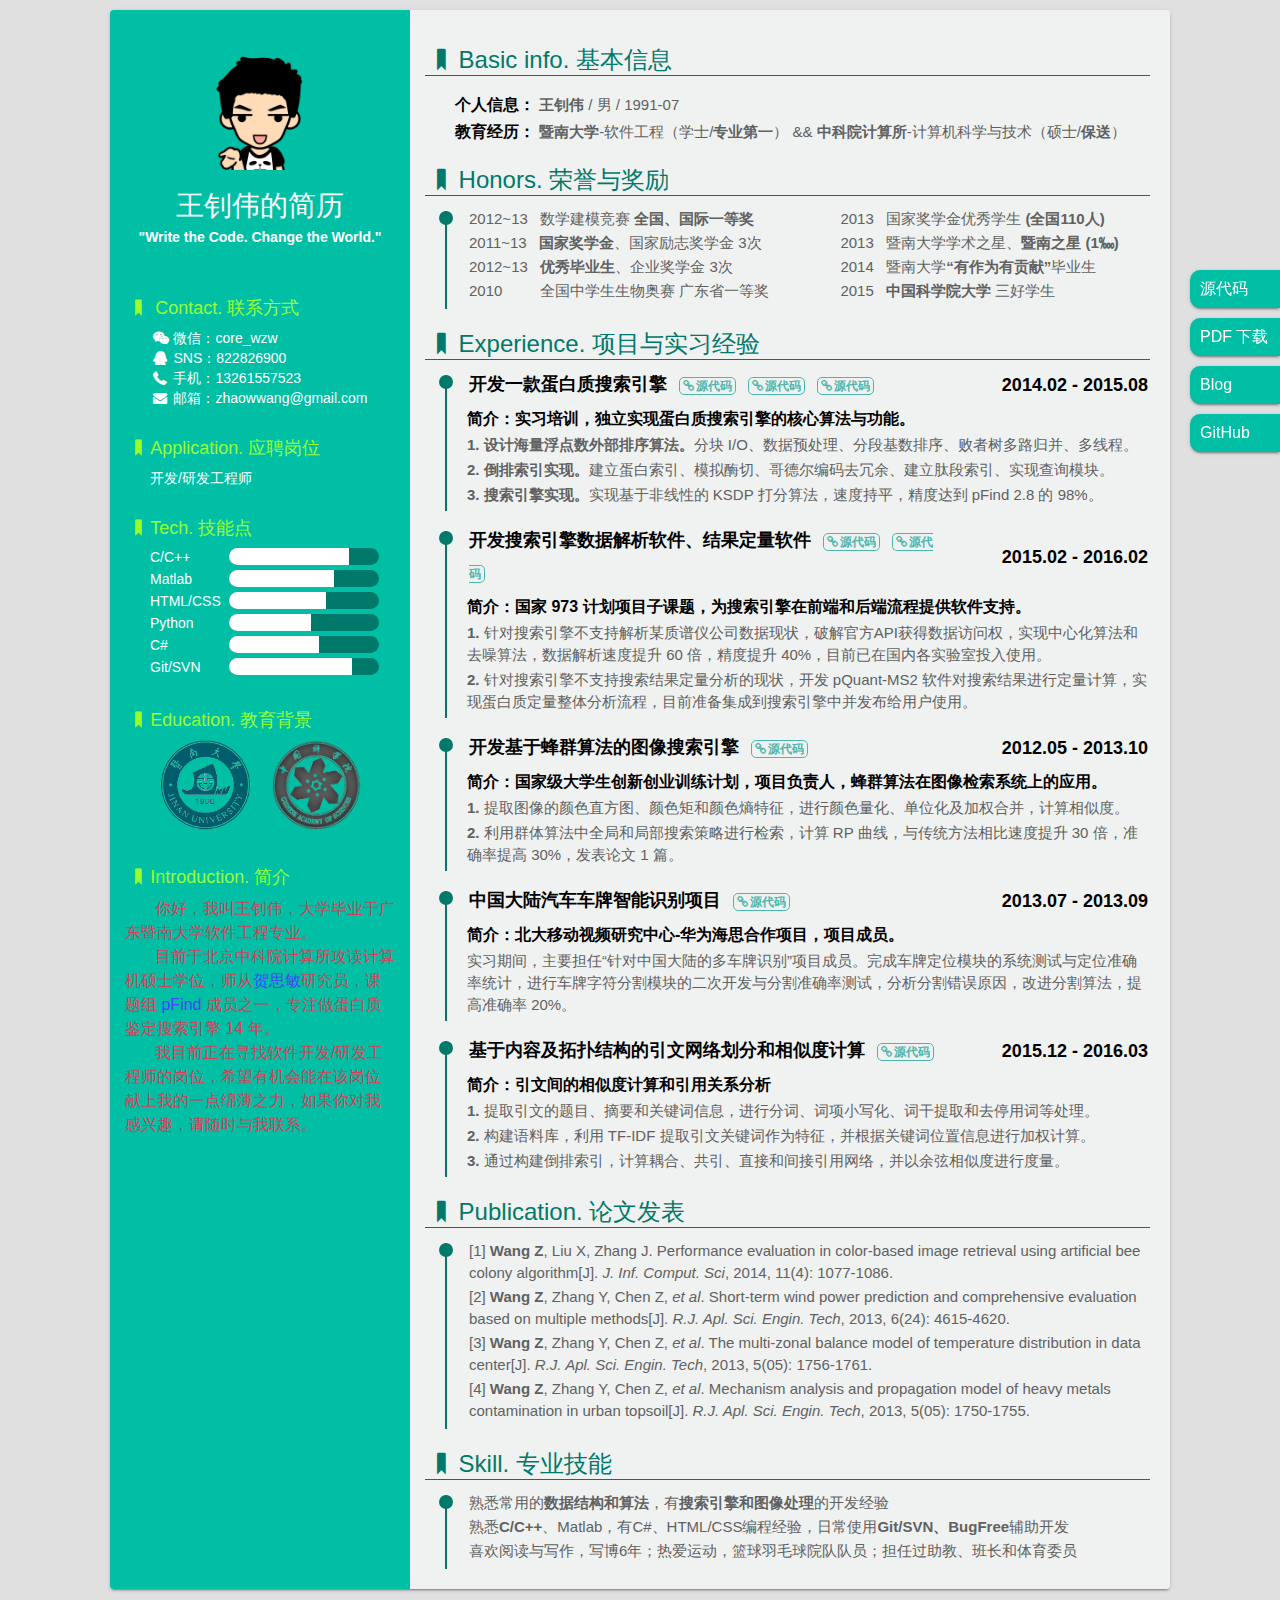
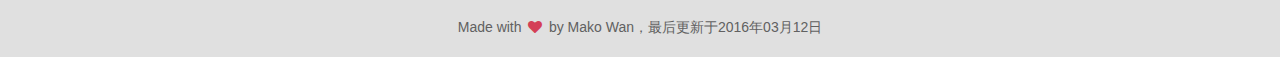
==== index.html @ 40ab9af4 "最终打印版1" ====
<!DOCTYPE html>
<html>
<head>
    <meta charset="UTF-8">
    <title>王钊伟的简历</title>
    <meta name="keywords" content="王钊伟,Mako Wan,研发,工作,简历">
    <link rel="shortcut icon" href="favicon.ico">
    <link rel="stylesheet" href="css/64ad5379.style.css">
    <link rel="stylesheet" href="css/0f9126d8.fontello.css">
    <!-- bower:css -->
    <link rel="stylesheet" href="bower_components/components-font-awesome/css/font-awesome.css" />
    <!-- endbower -->
    <script>
        (function(i,s,o,g,r,a,m){i['GoogleAnalyticsObject']=r;i[r]=i[r]||function(){
                    (i[r].q=i[r].q||[]).push(arguments)},i[r].l=1*new Date();a=s.createElement(o),
                m=s.getElementsByTagName(o)[0];a.async=1;a.src=g;m.parentNode.insertBefore(a,m)
        })(window,document,'script','//www.google-analytics.com/analytics.js','ga');

        ga('create', 'UA-48084758-4', 'auto');
        ga('send', 'pageview');
    </script>
</head>
<body>
    <aside>
        <ul>
            <li>
                <a href="https://github.com/zhaoweiwang/Resumes" target="_blank">源代码</a>
            </li>
            <li>
                <a href="研发工程师-王钊伟.pdf" target="_blank">PDF 下载</a>
            </li>
            <li>
                <a href="http://zhaoweiwang.github.io/" target="_blank">Blog</a>
            </li>
            <li>
                <a href="https://github.com/zhaoweiwang" target="_blank">GitHub</a>
            </li>
        </ul>
    </aside>
    <div class="container">
        <div class="sidebar">
            <div class="title">
                <img src="img/head.png">
                <h1>王钊伟的简历</h1>
                <h2>"Write the Code. Change the World."</h2>
            </div>
            <ul class="side-info">
                <li class="someRight">
                    <dt><i class="icon-bookmark"></i> Contact. 联系方式</dt>
                    <dd><i class="icon-wechat"></i> 微信：core_wzw</dd>
                    <dd><i class="icon-qq"></i> SNS：<a href="http://wpa.qq.com/msgrd?v=3&uin=822826900&site=qq&menu=yes">822826900</a></dd>
                    <dd><i class="icon-phone-1"></i> 手机：13261557523</dd>
                    <dd><i class="icon-mail-alt"></i> 邮箱：<a href="mailto:zhaowwang@gmail.com">zhaowwang@gmail.com</a></dd>
                </li>
                <li class="someRight">
                    <dt><i class="icon-bookmark"></i>Application. 应聘岗位</dt>
                    <dd>开发/研发工程师</dd>
                </li>
                <li class="skill">
                    <dt><i class="icon-bookmark"></i>Tech. 技能点</dt>
                    <dd>
                        <div class="skill-name">C/C++</div>
                        <div class="skill-bar-wrap">
                            <div class="skill-bar" style="width: 80%"></div>
                        </div>
                    </dd>
                    <dd>
                        <div class="skill-name">Matlab</div>
                        <div class="skill-bar-wrap">
                            <div class="skill-bar" style="width: 70%"></div>
                        </div>
                    </dd>
                    <dd>
                        <div class="skill-name">HTML/CSS</div>
                        <div class="skill-bar-wrap">
                            <div class="skill-bar" style="width: 65%"></div>
                        </div>
                    </dd>
                    <dd>
                        <div class="skill-name">Python</div>
                        <div class="skill-bar-wrap">
                            <div class="skill-bar" style="width: 55%"></div>
                        </div>
                    </dd>
                    <dd>
                        <div class="skill-name">C#</div>
                        <div class="skill-bar-wrap">
                            <div class="skill-bar" style="width: 60%"></div>
                        </div>
                    </dd>
                    <dd>
                        <div class="skill-name">Git/SVN</div>
                        <div class="skill-bar-wrap">
                            <div class="skill-bar" style="width: 82%"></div>
                        </div>
                    </dd>
                </li>
                <li class="someRight">
                    <dt><i class="icon-bookmark"></i>Education. 教育背景</dt>
                    <p style="text-align:center"><img src="img/JNU.png" height="90px">&nbsp;&nbsp;&nbsp;&nbsp;<img src="img/UCAS.png" height="90px"></p>
                </li>

                <li class="someRight">
                    <dt><i class="icon-bookmark"></i>Introduction. 简介</dt>
                    <dd2 style="color: #d43f57;">你好，我叫王钊伟，大学毕业于广东暨南大学软件工程专业。</dd2><br>
                    <dd2 style="color: #d43f57;">目前于北京中科院计算所攻读计算机硕士学位，师从<a title="Prof. He" href="http://pfind.ict.ac.cn/people/hesimin/chinese/" target="_blank"><span style="color: #4444FF;">贺思敏</span></a>研究员，课题组 <a title="pFind Group" href="http://pfind.ict.ac.cn" target="_blank"><span style="color: #4444FF;">pFind</span></a> 成员之一，专注做蛋白质鉴定搜索引擎 14 年。</dd2><br>
                    <dd2 style="color: #d43f57;">我目前正在寻找软件开发/研发工程师的岗位，希望有机会能在该岗位献上我的一点绵薄之力，如果你对我感兴趣，请随时与我联系。</dd2>
                </li>
            </ul>
        </div>


        <div class="main">
            <ul class="main-info">
                <li class="someRight">
                    <dt><i class="icon-bookmark"></i>Basic info. 基本信息</dt>

                    <dd><span><b>个人信息：</b></span> <b>王钊伟</b> / 男 / 1991-07</dd>
                    <dd><span><b>教育经历：</b></span> <b>暨南大学</b>-软件工程（学士/<b>专业第一</b>） && <b>中科院计算所</b>-计算机科学与技术（硕士/<b>保送</b>）</dd>

                <li class="someRight">

                    <dt><i class="icon-bookmark"></i>Honors. 荣誉与奖励</dt>
                    <ul class="exp">
                        <li>
                            <div class="circle"></div>
                            <table>
                              <tr>
                                <td width=500>2012~13 &nbsp;&nbsp;数学建模竞赛<b> 全国、国际一等奖</b></td>
                                <td width=450>2013 &nbsp;&nbsp;国家奖学金优秀学生 <b>(全国110人)</b></td>
                              </tr>
                              <tr>
                                <td width=300>2011~13 &nbsp;&nbsp;<b>国家奖学金</b>、国家励志奖学金 3次
                                <td width=520>2013 &nbsp;&nbsp;暨南大学学术之星、<b>暨南之星 (1‱)</b></td>
                              </tr>
                              <tr>
                                <td width=610>2012~13 &nbsp;&nbsp;<b>优秀毕业生</b>、企业奖学金 3次</td>
                                <td width=300>2014 &nbsp;&nbsp;暨南大学<b>“有作为有贡献”</b>毕业生</td>
                              </tr>
                              <tr>
                                <td width=300>2010 &nbsp;&nbsp;&nbsp;&nbsp;&nbsp;&nbsp;&nbsp;&nbsp;全国中学生生物奥赛 广东省一等奖</td>
                                <td width=520>2015 &nbsp;&nbsp;<b>中国科学院大学</b> 三好学生</td>
                              </tr>
                          </table>
                        </li>
                    </ul>

                    <dt><i class="icon-bookmark"></i>Experience. 项目与实习经验</dt>



                    <ul class="exp">
                        <li>
                            <div class="circle"></div>
                            <table>
                              <tr>
                                <td width=500><h4>开发一款蛋白质搜索引擎
                                <a href="https://github.com/zhaoweiwang/an-external-sort-algorithm" target="_blank"><i class="fa fa-link"></i>源代码</a> <a href="https://github.com/zhaoweiwang/an-external-sort-algorithm" target="_blank"><i class="fa fa-link"></i>源代码</a> <a href="https://github.com/zhaoweiwang/an-external-sort-algorithm" target="_blank"><i class="fa fa-link"></i>源代码</a></h4></td>
                                <td width=220><div align="right"><h4>2014.02 - 2015.08</h4></div></td>
                              </tr>
                            </table>
 
                                <h5>
                                    简介：实习培训，独立实现蛋白质搜索引擎的核心算法与功能。
                                </h5><p><p>
                                <p><b>1. 设计海量浮点数外部排序算法。</b>分块 I/O、数据预处理、分段基数排序、败者树多路归并、多线程。</p>
                                
                                <p><b>2. 倒排索引实现。</b>建立蛋白索引、模拟酶切、哥德尔编码去冗余、建立肽段索引、实现查询模块。</p>

                                <p><b>3. 搜索引擎实现。</b>实现基于非线性的 KSDP 打分算法，速度持平，精度达到 pFind 2.8 的 98%。</p>

                        </li>
                    </ul>


                    <ul class="exp">
                        <li>
                            <div class="circle"></div>
                            <table>
                              <tr>
                                <td width=550><h4>开发搜索引擎数据解析软件、结果定量软件
                                <a href="https://github.com/zhaoweiwang/an-external-sort-algorithm" target="_blank"><i class="fa fa-link"></i>源代码</a> <a href="https://github.com/zhaoweiwang/an-external-sort-algorithm" target="_blank"><i class="fa fa-link"></i>源代码</a>
                                <td width=220><div align="right"><h4>2015.02 - 2016.02</h4></div></td>
                              </tr>
                            </table>

                                <h5>
                                    简介：国家 973 计划项目子课题，为搜索引擎在前端和后端流程提供软件支持。
                                </h5><p><p>
                                <p><b>1. </b>针对搜索引擎不支持解析某质谱仪公司数据现状，破解官方API获得数据访问权，实现中心化算法和去噪算法，数据解析速度提升 60 倍，精度提升 40%，目前已在国内各实验室投入使用。</p>
                                
                                <p><b>2. </b>针对搜索引擎不支持搜索结果定量分析的现状，开发 pQuant-MS2 软件对搜索结果进行定量计算，实现蛋白质定量整体分析流程，目前准备集成到搜索引擎中并发布给用户使用。</p>

                        </li>
                    </ul>


                    <ul class="exp">
                        <li>
                            <div class="circle"></div>
                            <table>
                              <tr>
                                <td width=500><h4>开发基于蜂群算法的图像搜索引擎
                                <a href="https://github.com/zhaoweiwang/an-external-sort-algorithm" target="_blank"><i class="fa fa-link"></i>源代码</a>
                                <td width=220><div align="right"><h4>2012.05 - 2013.10</h4></div></td>
                              </tr>
                            </table>

                                <h5>
                                    简介：国家级大学生创新创业训练计划，项目负责人，蜂群算法在图像检索系统上的应用。
                                </h5><p><p>
                                <p><b>1. </b>提取图像的颜色直方图、颜色矩和颜色熵特征，进行颜色量化、单位化及加权合并，计算相似度。</p>
                                
                                <p><b>2. </b>利用群体算法中全局和局部搜索策略进行检索，计算 RP 曲线，与传统方法相比速度提升 30 倍，准确率提高 30%，发表论文 1 篇。</p>

                        </li>
                    </ul>


                    <ul class="exp">
                        <li>
                            <div class="circle"></div>
                            <table>
                              <tr>
                                <td width=500><h4>中国大陆汽车车牌智能识别项目
                                <a href="https://github.com/zhaoweiwang/an-external-sort-algorithm" target="_blank"><i class="fa fa-link"></i>源代码</a>
                                <td width=220><div align="right"><h4>2013.07 - 2013.09</h4></div></td>
                              </tr>
                            </table>

                                <h5>
                                    简介：北大移动视频研究中心-华为海思合作项目，项目成员。
                                </h5><p><p>
                            <p>实习期间，主要担任“针对中国大陆的多车牌识别”项目成员。完成车牌定位模块的系统测试与定位准确率统计，进行车牌字符分割模块的二次开发与分割准确率测试，分析分割错误原因，改进分割算法，提高准确率 20%。</p>
                        </li>
                    </ul>

                    <ul class="exp">
                        <li>
                            <div class="circle"></div>
                            <table>
                              <tr>
                                <td width=500><h4>基于内容及拓扑结构的引文网络划分和相似度计算
                                <a href="https://github.com/zhaoweiwang/an-external-sort-algorithm" target="_blank"><i class="fa fa-link"></i>源代码</a>
                                <td width=220><div align="right"><h4>2015.12 - 2016.03</h4></div></td>
                              </tr>
                            </table>

                                <h5>
                                    简介：引文间的相似度计算和引用关系分析
                                </h5><p><p>
                            <p><b>1. </b>提取引文的题目、摘要和关键词信息，进行分词、词项小写化、词干提取和去停用词等处理。</p>
                            <p><b>2. </b>构建语料库，利用 TF-IDF 提取引文关键词作为特征，并根据关键词位置信息进行加权计算。</p>
                            <p><b>3. </b>通过构建倒排索引，计算耦合、共引、直接和间接引用网络，并以余弦相似度进行度量。</p>
                        </li>
                    </ul>

                    <dt><i class="icon-bookmark"></i>Publication. 论文发表</dt>
                    <ul class="exp">
                        <li>
                            <div class="circle"></div>
                            <table>
                              <tr>
                                <td>[1] <b>Wang Z</b>, Liu X, Zhang J. Performance evaluation in color-based image retrieval using artificial bee colony algorithm[J]. <i>J. Inf. Comput. Sci</i>, 2014, 11(4): 1077-1086.</td>
                              </tr>
                              <tr>
                                <td>[2] <b>Wang Z</b>, Zhang Y, Chen Z, <i>et al</i>. Short-term wind power prediction and comprehensive evaluation based on multiple methods[J]. <i>R.J. Apl. Sci. Engin. Tech</i>, 2013, 6(24): 4615-4620.
                              </tr>
                              <tr>
                                <td>[3] <b>Wang Z</b>, Zhang Y, Chen Z, <i>et al</i>. The multi-zonal balance model of temperature distribution in data center[J]. <i>R.J. Apl. Sci. Engin. Tech</i>, 2013, 5(05): 1756-1761.
                              </tr>
                              <tr>
                                <td>[4] <b>Wang Z</b>, Zhang Y, Chen Z, <i>et al</i>. Mechanism analysis and propagation model of heavy metals contamination in urban topsoil[J]. <i>R.J. Apl. Sci. Engin. Tech</i>, 2013, 5(05): 1750-1755.</td>
                              </tr>
                          </table>
                        </li>
                    </ul>
                    
                    <dt><i class="icon-bookmark"></i>Skill. 专业技能</dt>
                    <ul class="exp">
                        <li>
                            <div class="circle"></div>
                            <table>
                              <tr>
                                <td>熟悉常用的<b>数据结构和算法</b>，有<b>搜索引擎和图像处理</b>的开发经验</td>
                              </tr>
                              <tr>
                                <td>熟悉<b>C/C++</b>、Matlab，有C#、HTML/CSS编程经验，日常使用<b>Git/SVN、BugFree</b>辅助开发</td>
                              </tr>
                              <tr>
                                <td>喜欢阅读与写作，写博6年；热爱运动，篮球羽毛球院队队员；担任过助教、班长和体育委员</td>
                              </tr>
                          </table>
                        </li>
                    </ul>

                </li>
            </ul>
        </div>
    </div>
    <footer>
        <p>Made with <i class="icon-heart throb" style="color: #d43f57;"></i> by Mako Wan，最后更新于2016年03月12日</p>
    </footer>
</body>
</html>
---- css/64ad5379.style.css ----
*{margin:0;padding:0}body{background:#e0e0e0;font-family:'Helvetica Neue',Helvetica,'Lucida Grande',Arial,'Hiragino Sans GB',微软雅黑,'WenQuanYi Micro Hei',STHeiti,SimSun,sans-serif;min-width:1080px}li,ul{list-style:none}a{text-decoration:none}dd,dd2,dt,h1,h2,h3,h4,h5,p{cursor:default}aside{position:fixed;right:0;top:30%;z-index:2}aside li{margin-bottom:10px;border-radius:10px 0 0 10px;background:#00bfa5;box-shadow:0 2px 2px 0 rgba(0,0,0,.14),0 3px 1px -2px rgba(0,0,0,.2),0 1px 5px 0 rgba(0,0,0,.12)}aside a{color:#fff;display:inline-block;width:80px;height:38px;line-height:38px;padding-left:10px}.container{position:relative;margin:10px auto;box-shadow:0 2px 2px 0 rgba(0,0,0,.14),0 3px 1px -2px rgba(0,0,0,.2),0 1px 5px 0 rgba(0,0,0,.12);width:1060px;overflow:hidden;border-radius:4px}.sidebar{position:absolute;top:0;bottom:0;width:300px;padding:15px 15px 10000px;background:#00bfa5;color:#fff;line-height:1.5;box-sizing:border-box;margin-bottom:-10000px}.sidebar a{color:#fff}.title{margin:25px 0 20px;text-align:center}.title img{display:block;margin:0 auto 15px;width:120px}h1{font-size:28px;font-weight:400}h2{font-size:14px}.side-info li{padding-top:20px}.side-info dt{font-size:18px;color:#9f3;line-height:40px}.side-info dd{font-size:14px;line-height:20px}.someRight dd{margin-left:25px}.someRight dd2{margin-left:30px}.skill{position:relative}.skill-name{width:100px;font-size:14px;display:inline-block;position:relative;left:25px;top:-3px}.skill-bar-wrap{height:17px;width:150px;background:#00796b;display:inline-block;border-radius:20px}.skill-bar{height:17px;background:#fff;border-radius:20px 0 0 20px}.note{text-indent:2em;margin-top:90px;color:#004d40;font-size:18px}.main{position:relative;left:300px;width:720px;padding:15px 20px 10000px;background:#f0f2f1;margin-bottom:-10000px}.main a{color:#4db6ac}.main-info>li{padding-top:20px}.main-info dt{font-size:24px;color:#00796b;line-height:30px;border-bottom:1px solid #00796b;margin:0 0 15px -5px}.main-info dd{font-size:15px;line-height:27px;color:#616161}.main-info span{color:#000;font-size:16px}h3{font-size:19px;color:#004d40;margin:0 0 15px 5px}h4{line-height:30px;font-size:18px;color:#000;position:relative;bottom:3px}h5{clear:both;font-size:16px;color:#000;line-height:25px}.fa{margin-right:2px}h4 a,h5 a{font-size:12px;border:1px solid #4db6ac;padding:1px 3px;border-radius:5px;margin-left:7px}.circle{height:14px;width:14px;border-radius:100%;background:#00796b;float:left;position:absolute;left:-28px;top:5px}.exp{border-left:2px solid #00796b;margin-left:15px}.exp p,.exp td{font-size:15px;color:#616161;line-height:22px;margin-bottom:3px}.aa{align:left}.bb{align:right}.exp td-1{font-size:15px;color:#616161;line-height:22px;margin-bottom:3px;width:720px}.exp>li{position:relative;top:-5px;margin:0 0 20px 20px}.exp img{width:200px}.exp ul>li{margin:0 0 12px}.efe .task4img img{height:97px;width:inherit}footer{margin:30px 0 20px}footer p{text-align:center;color:#616161;font-size:14px}.throb{-webkit-animation:throb 1.33s ease-in-out infinite;animation:throb 1.33s ease-in-out infinite}@-webkit-keyframes throb{0%{-webkit-transform:scale(1)}50%{-webkit-transform:scale(0.8)}100%{-webkit-transform:scale(1)}}@keyframes throb{0%{-webkit-transform:scale(1);transform:scale(1)}50%{-webkit-transform:scale(0.8);transform:scale(0.8)}100%{-webkit-transform:scale(1);transform:scale(1)}}
---- css/0f9126d8.fontello.css ----
@font-face{font-family:fontello;src:url(../font/fontello.eot?7485125);src:url(../font/fontello.eot?7485125#iefix) format('embedded-opentype'),url(../font/fontello.woff?7485125) format('woff'),url(../font/fontello.ttf?7485125) format('truetype'),url(../font/fontello.svg?7485125#fontello) format('svg');font-weight:400;font-style:normal}[class*=" icon-"]:before,[class^=icon-]:before{font-family:fontello;font-style:normal;font-weight:400;speak:none;display:inline-block;text-decoration:inherit;width:1em;margin-right:.2em;text-align:center;font-variant:normal;text-transform:none;line-height:1em;margin-left:.2em;-webkit-font-smoothing:antialiased;-moz-osx-font-smoothing:grayscale}.icon-wechat:before{content:'\e800'}.icon-qq:before{content:'\e801'}.icon-bookmark:before{content:'\e802'}.icon-heart:before{content:'\e803'}.icon-mail-alt:before{content:'\e805'}.icon-phone-1:before{content:'\e80b'}
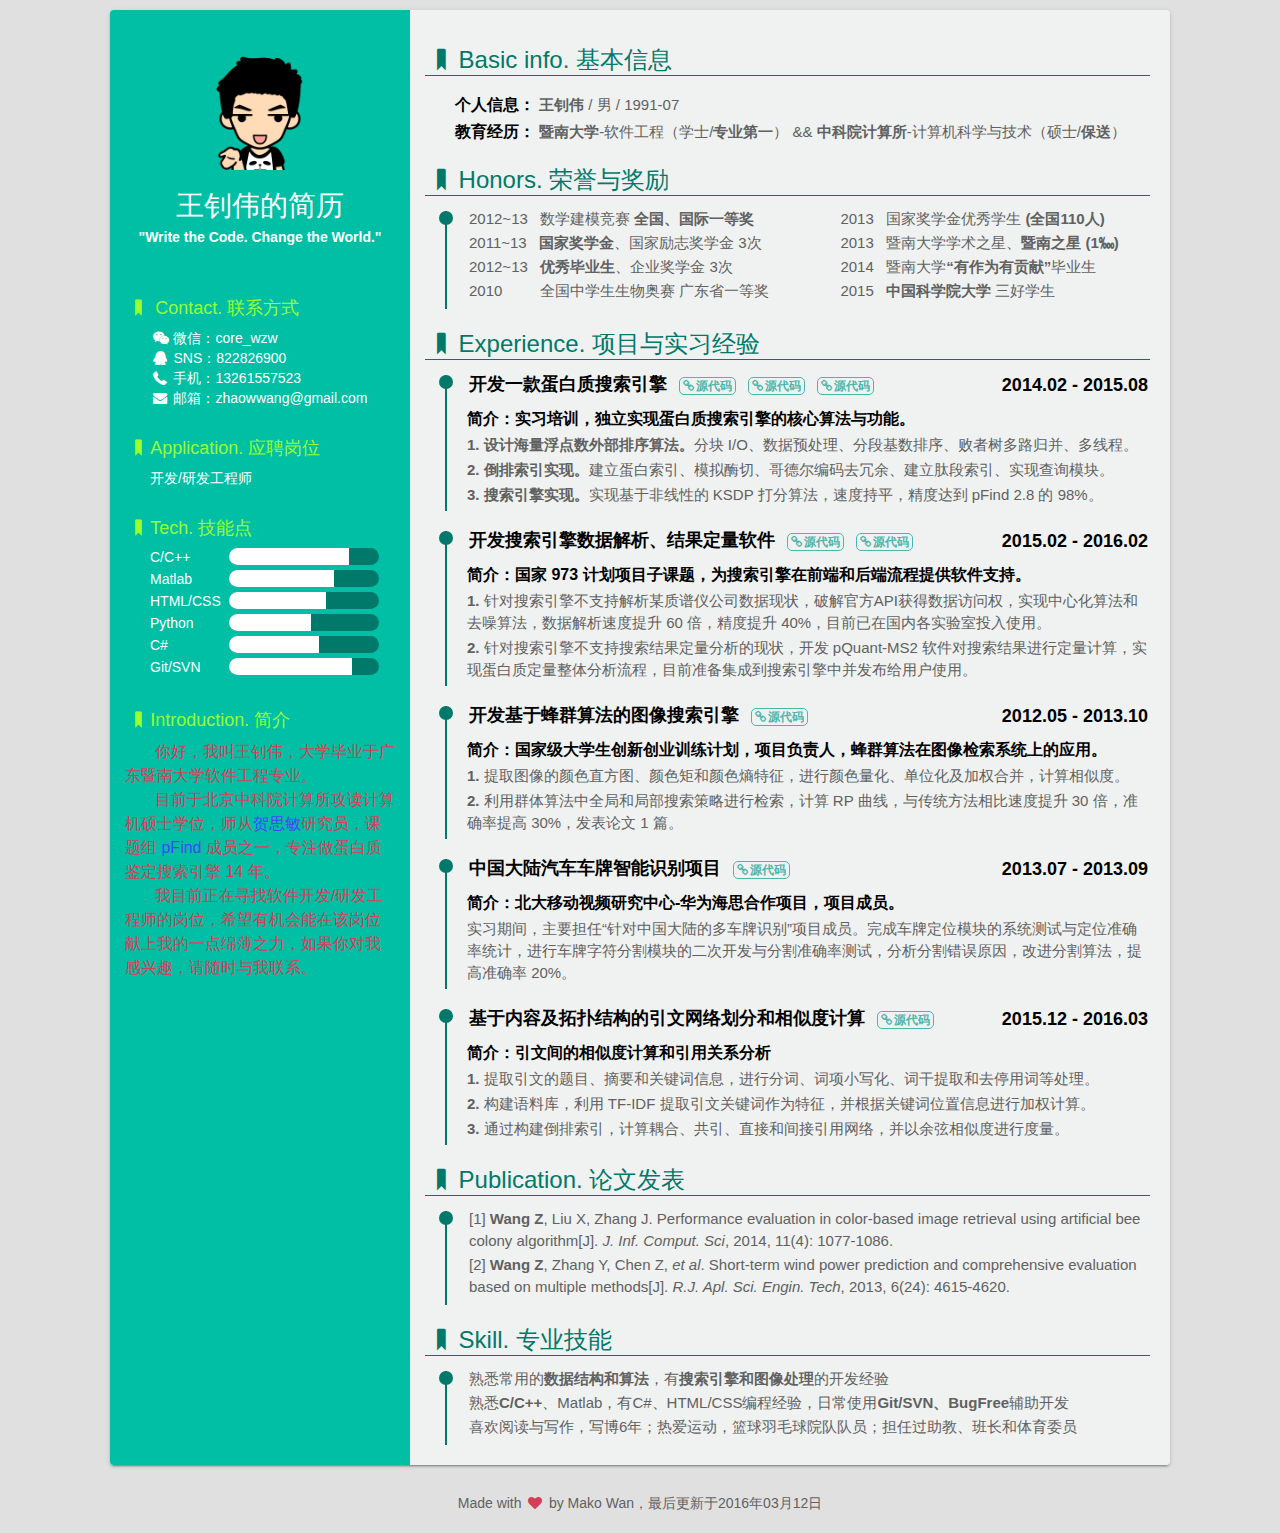
==== commit c792f21c: "打印版" ====
--- a/index.html
+++ b/index.html
@@ -21,22 +21,6 @@
     </script>
 </head>
 <body>
-    <aside>
-        <ul>
-            <li>
-                <a href="https://github.com/zhaoweiwang/Resumes" target="_blank">源代码</a>
-            </li>
-            <li>
-                <a href="研发工程师-王钊伟.pdf" target="_blank">PDF 下载</a>
-            </li>
-            <li>
-                <a href="http://zhaoweiwang.github.io/" target="_blank">Blog</a>
-            </li>
-            <li>
-                <a href="https://github.com/zhaoweiwang" target="_blank">GitHub</a>
-            </li>
-        </ul>
-    </aside>
     <div class="container">
         <div class="sidebar">
             <div class="title">
@@ -95,10 +79,6 @@
                         </div>
                     </dd>
                 </li>
-                <li class="someRight">
-                    <dt><i class="icon-bookmark"></i>Education. 教育背景</dt>
-                    <p style="text-align:center"><img src="img/JNU.png" height="90px">&nbsp;&nbsp;&nbsp;&nbsp;<img src="img/UCAS.png" height="90px"></p>
-                </li>
 
                 <li class="someRight">
                     <dt><i class="icon-bookmark"></i>Introduction. 简介</dt>
@@ -178,7 +158,7 @@
                             <div class="circle"></div>
                             <table>
                               <tr>
-                                <td width=550><h4>开发搜索引擎数据解析软件、结果定量软件
+                                <td width=500><h4>开发搜索引擎数据解析、结果定量软件
                                 <a href="https://github.com/zhaoweiwang/an-external-sort-algorithm" target="_blank"><i class="fa fa-link"></i>源代码</a> <a href="https://github.com/zhaoweiwang/an-external-sort-algorithm" target="_blank"><i class="fa fa-link"></i>源代码</a>
                                 <td width=220><div align="right"><h4>2015.02 - 2016.02</h4></div></td>
                               </tr>
@@ -265,12 +245,6 @@
                               </tr>
                               <tr>
                                 <td>[2] <b>Wang Z</b>, Zhang Y, Chen Z, <i>et al</i>. Short-term wind power prediction and comprehensive evaluation based on multiple methods[J]. <i>R.J. Apl. Sci. Engin. Tech</i>, 2013, 6(24): 4615-4620.
-                              </tr>
-                              <tr>
-                                <td>[3] <b>Wang Z</b>, Zhang Y, Chen Z, <i>et al</i>. The multi-zonal balance model of temperature distribution in data center[J]. <i>R.J. Apl. Sci. Engin. Tech</i>, 2013, 5(05): 1756-1761.
-                              </tr>
-                              <tr>
-                                <td>[4] <b>Wang Z</b>, Zhang Y, Chen Z, <i>et al</i>. Mechanism analysis and propagation model of heavy metals contamination in urban topsoil[J]. <i>R.J. Apl. Sci. Engin. Tech</i>, 2013, 5(05): 1750-1755.</td>
                               </tr>
                           </table>
                         </li>
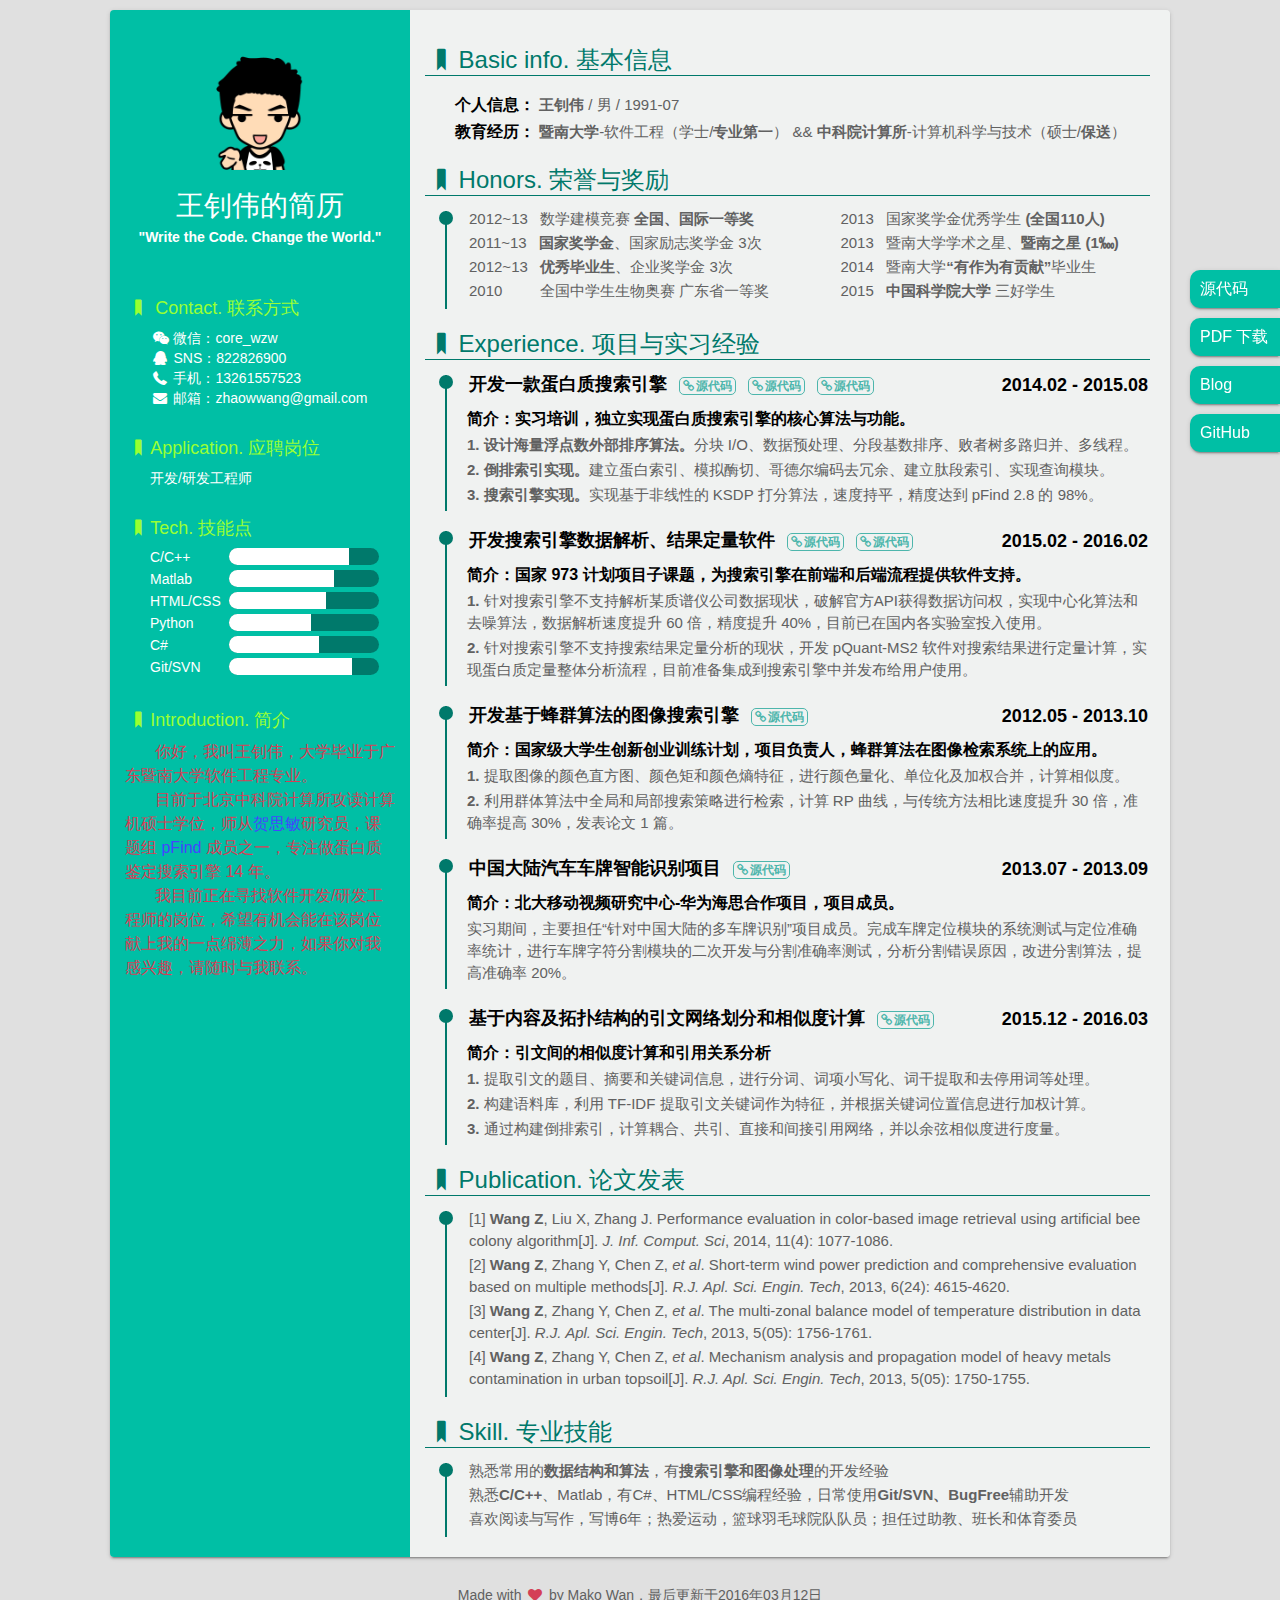
==== commit 45d502ff: "打印版" ====
--- a/index.html
+++ b/index.html
@@ -21,6 +21,22 @@
     </script>
 </head>
 <body>
+    <aside>
+        <ul>
+            <li>
+                <a href="https://github.com/zhaoweiwang/Resumes" target="_blank">源代码</a>
+            </li>
+            <li>
+                <a href="王钊伟的简历.pdf" target="_blank">PDF 下载</a>
+            </li>
+            <li>
+                <a href="http://zhaoweiwang.github.io/" target="_blank">Blog</a>
+            </li>
+            <li>
+                <a href="https://github.com/zhaoweiwang" target="_blank">GitHub</a>
+            </li>
+        </ul>
+    </aside>
     <div class="container">
         <div class="sidebar">
             <div class="title">
@@ -246,6 +262,12 @@
                               <tr>
                                 <td>[2] <b>Wang Z</b>, Zhang Y, Chen Z, <i>et al</i>. Short-term wind power prediction and comprehensive evaluation based on multiple methods[J]. <i>R.J. Apl. Sci. Engin. Tech</i>, 2013, 6(24): 4615-4620.
                               </tr>
+                              <tr>
+                                <td>[3] <b>Wang Z</b>, Zhang Y, Chen Z, <i>et al</i>. The multi-zonal balance model of temperature distribution in data center[J]. <i>R.J. Apl. Sci. Engin. Tech</i>, 2013, 5(05): 1756-1761.
+                              </tr>
+                              <tr>
+                                <td>[4] <b>Wang Z</b>, Zhang Y, Chen Z, <i>et al</i>. Mechanism analysis and propagation model of heavy metals contamination in urban topsoil[J]. <i>R.J. Apl. Sci. Engin. Tech</i>, 2013, 5(05): 1750-1755.</td>
+                              </tr>
                           </table>
                         </li>
                     </ul>
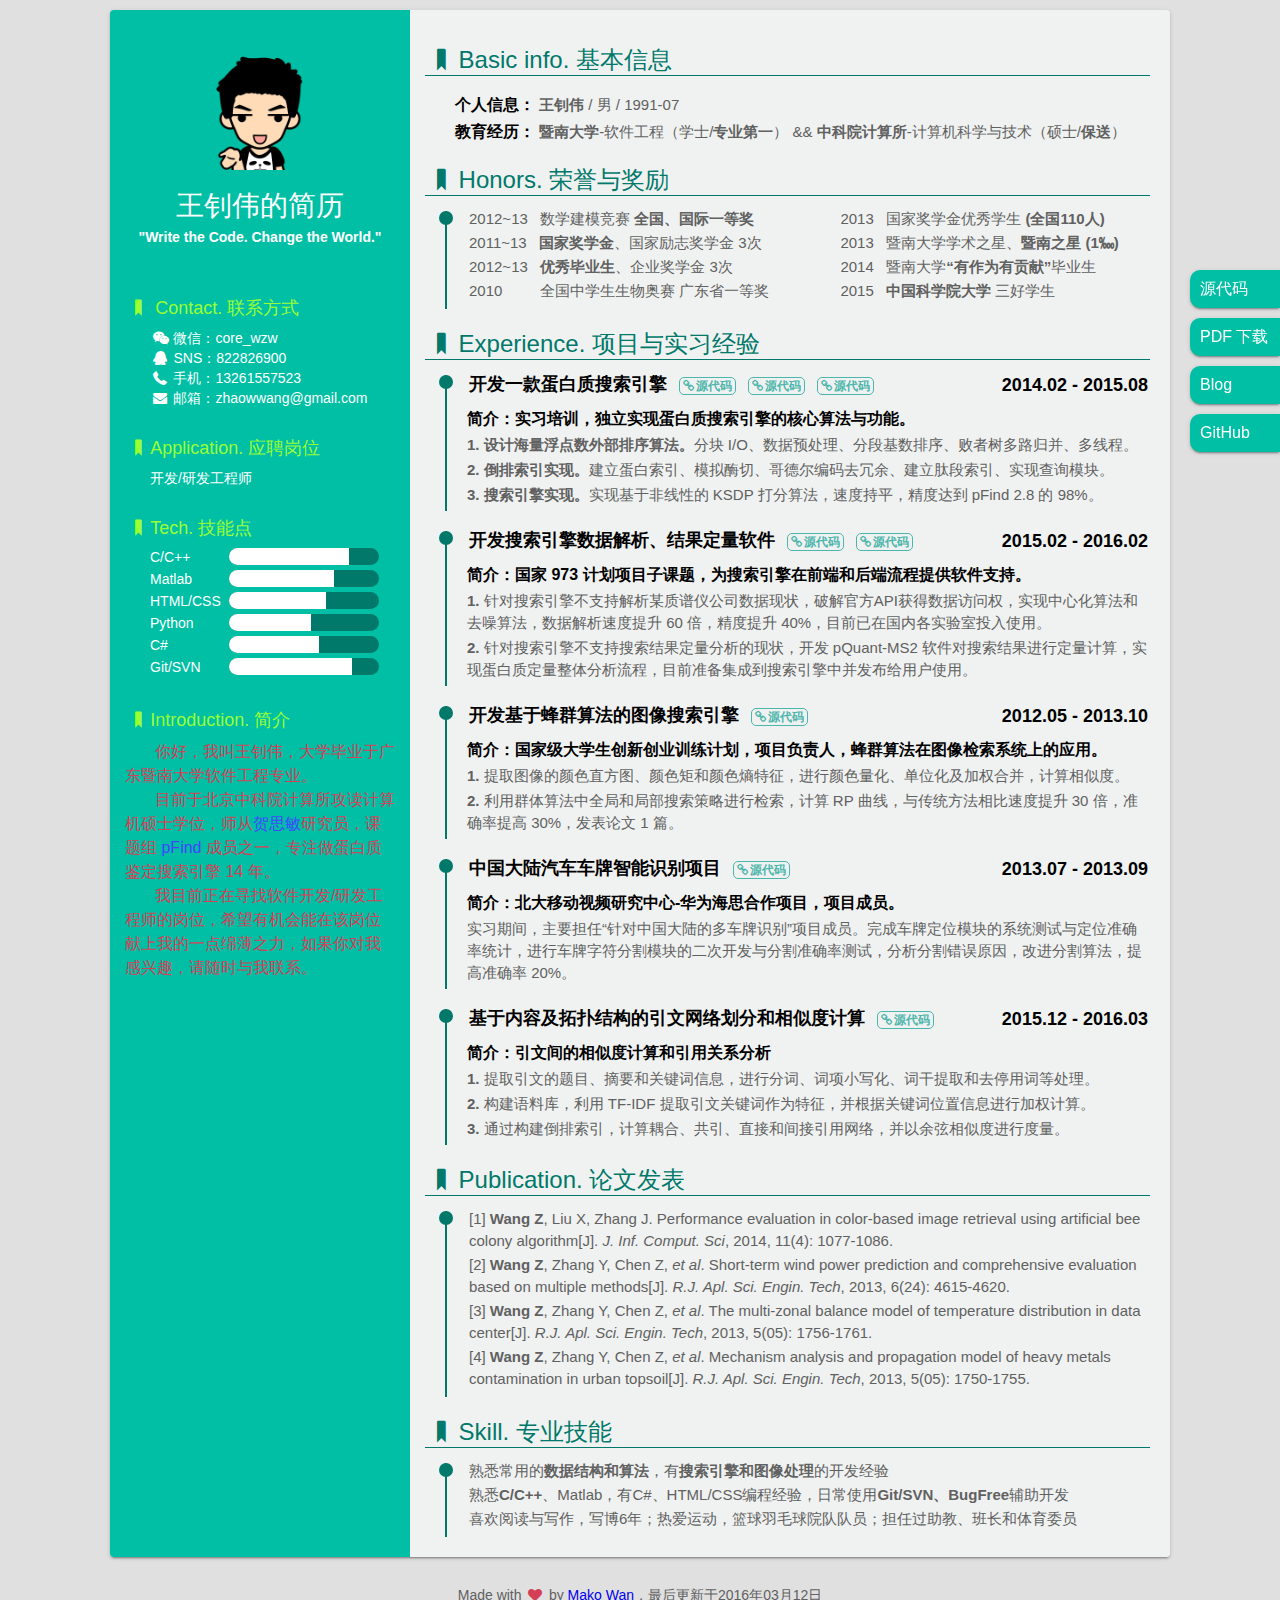
==== commit 249c07d6: "请点击“Raw”按钮下载该PDF" ====
--- a/index.html
+++ b/index.html
@@ -27,7 +27,7 @@
                 <a href="https://github.com/zhaoweiwang/Resumes" target="_blank">源代码</a>
             </li>
             <li>
-                <a href="王钊伟的简历.pdf" target="_blank">PDF 下载</a>
+                <a href="https://github.com/zhaoweiwang/Resumes/blob/master/%E7%8E%8B%E9%92%8A%E4%BC%9F-%E4%B8%AD%E7%A7%91%E9%99%A2%E8%AE%A1%E7%AE%97%E6%89%80-%E7%A0%94%E5%8F%91%E5%B7%A5%E7%A8%8B%E5%B8%88.pdf" target="_blank">PDF 下载</a>
             </li>
             <li>
                 <a href="http://zhaoweiwang.github.io/" target="_blank">Blog</a>
@@ -295,7 +295,7 @@
         </div>
     </div>
     <footer>
-        <p>Made with <i class="icon-heart throb" style="color: #d43f57;"></i> by Mako Wan，最后更新于2016年03月12日</p>
+        <p>Made with <i class="icon-heart throb" style="color: #d43f57;"></i> by <a href="http://zhaoweiwang.github.io/" target="_blank">Mako Wan</a>，最后更新于2016年03月12日</p>
     </footer>
 </body>
 </html>
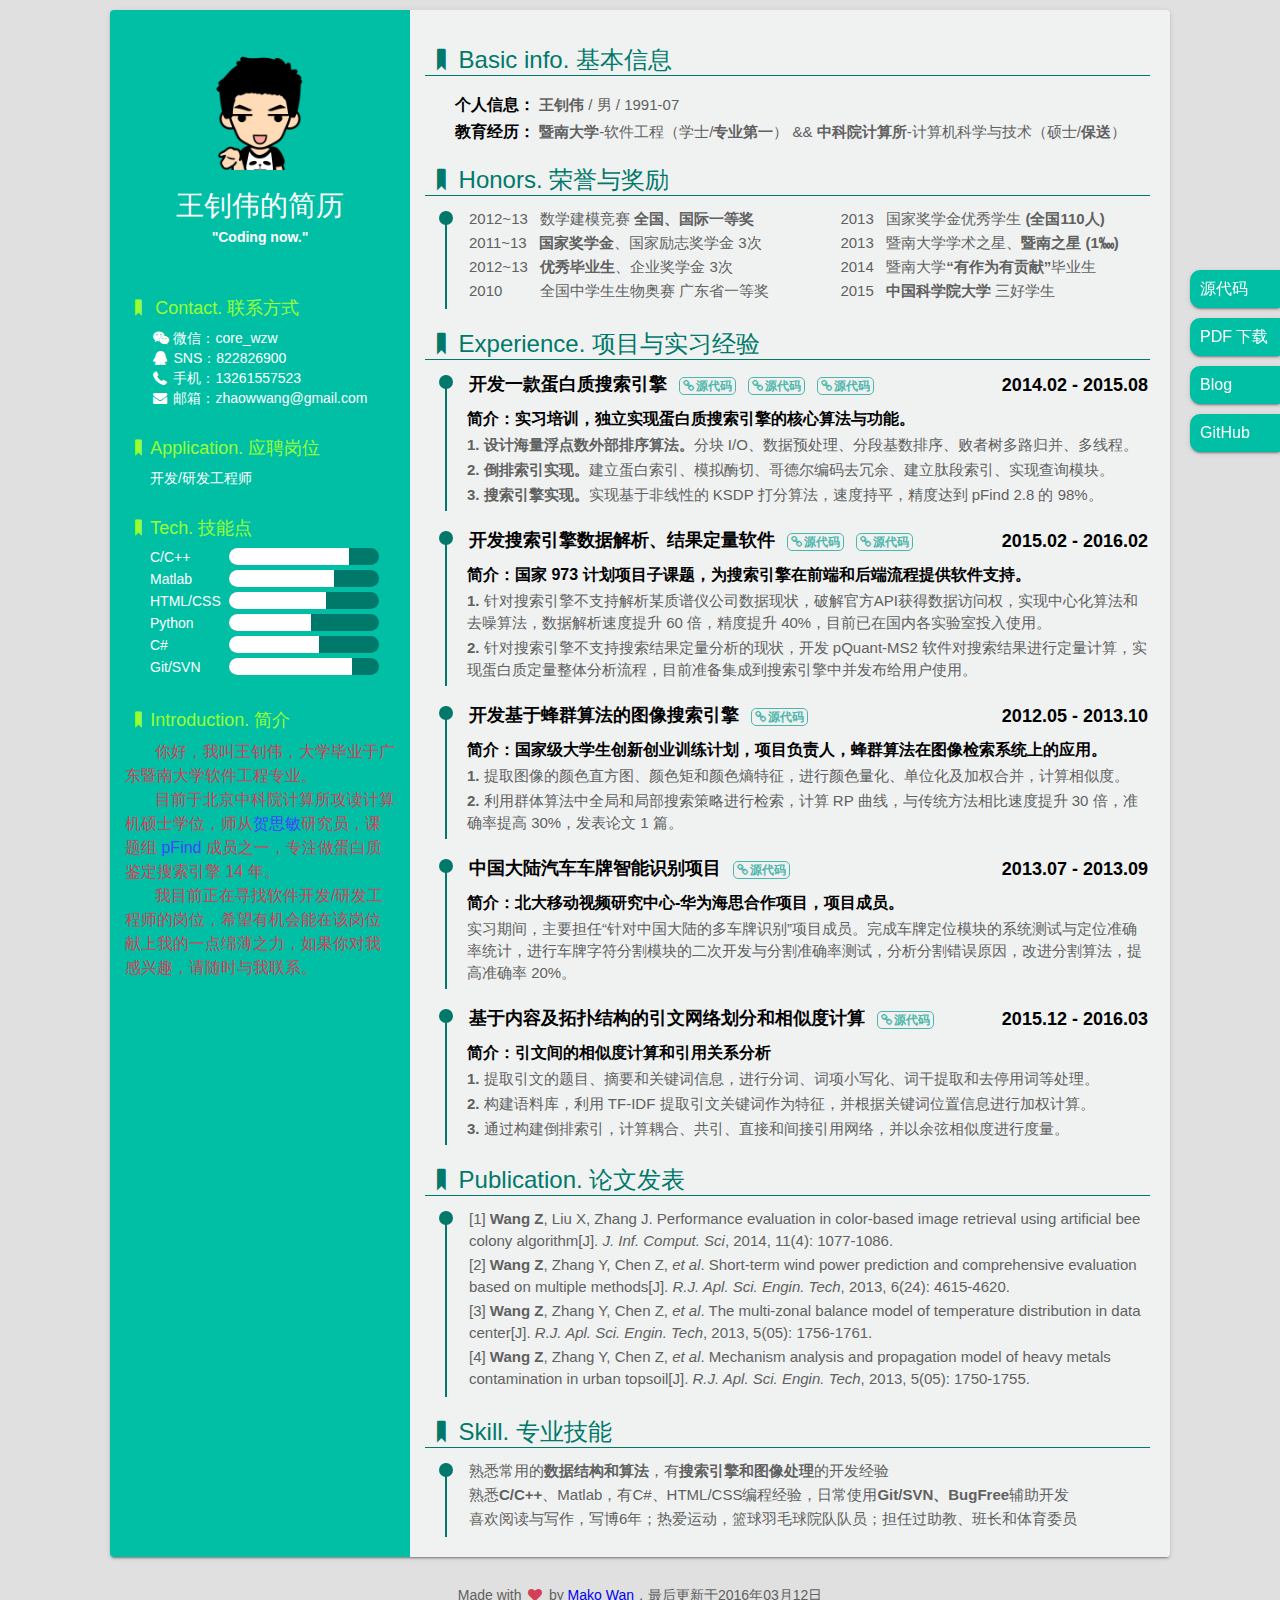
==== commit 8eaed216: "修改" ====
--- a/index.html
+++ b/index.html
@@ -42,7 +42,7 @@
             <div class="title">
                 <img src="img/head.png">
                 <h1>王钊伟的简历</h1>
-                <h2>"Write the Code. Change the World."</h2>
+                <h2>"Coding now."</h2>
             </div>
             <ul class="side-info">
                 <li class="someRight">
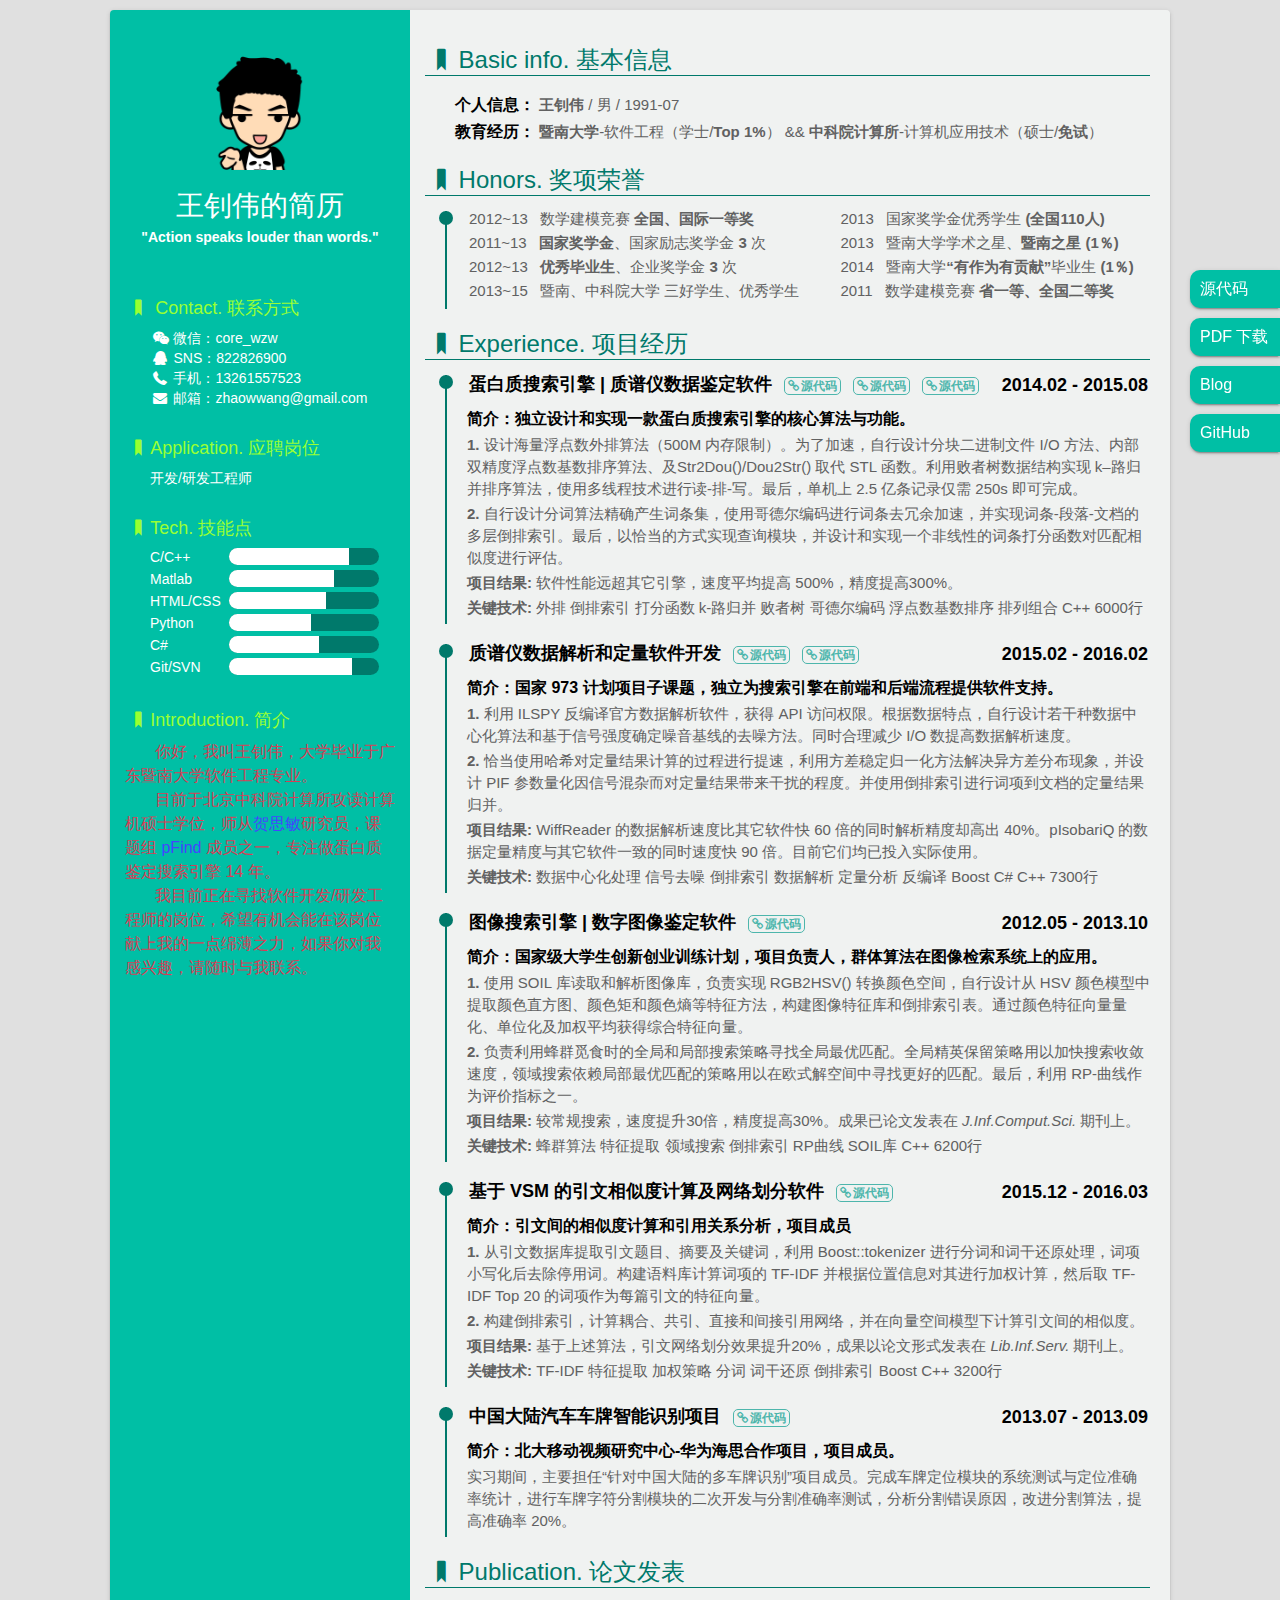
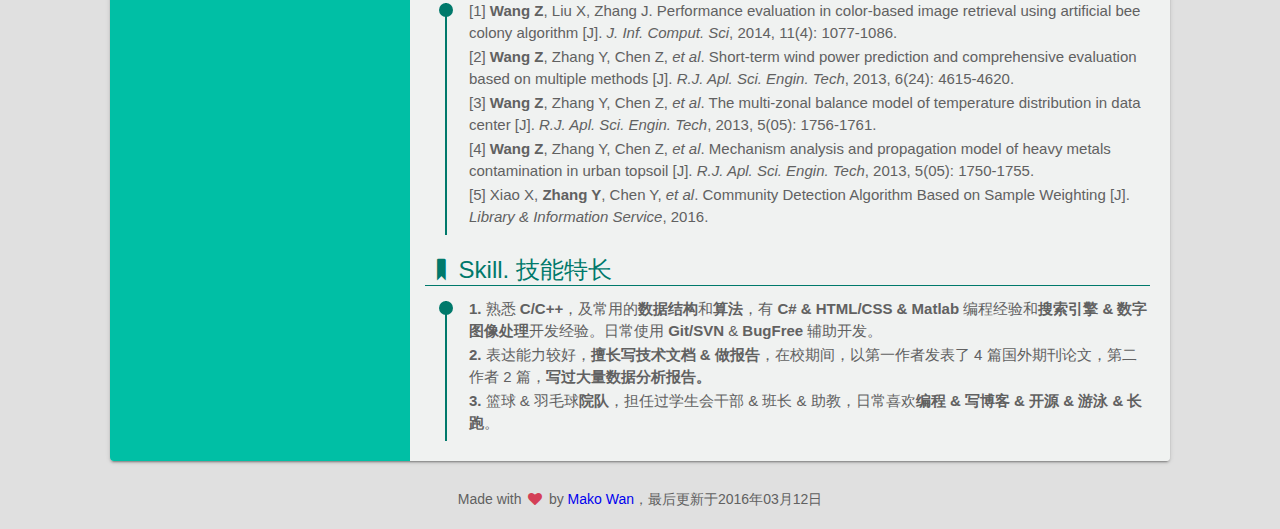
==== commit 70ead1dc: "update-2016-07-17" ====
--- a/index.html
+++ b/index.html
@@ -42,7 +42,7 @@
             <div class="title">
                 <img src="img/head.png">
                 <h1>王钊伟的简历</h1>
-                <h2>"Coding now."</h2>
+                <h2>"Action speaks louder than words."</h2>
             </div>
             <ul class="side-info">
                 <li class="someRight">
@@ -112,11 +112,11 @@
                     <dt><i class="icon-bookmark"></i>Basic info. 基本信息</dt>
 
                     <dd><span><b>个人信息：</b></span> <b>王钊伟</b> / 男 / 1991-07</dd>
-                    <dd><span><b>教育经历：</b></span> <b>暨南大学</b>-软件工程（学士/<b>专业第一</b>） && <b>中科院计算所</b>-计算机科学与技术（硕士/<b>保送</b>）</dd>
-
-                <li class="someRight">
-
-                    <dt><i class="icon-bookmark"></i>Honors. 荣誉与奖励</dt>
+                    <dd><span><b>教育经历：</b></span> <b>暨南大学</b>-软件工程（学士/<b>Top 1%</b>） && <b>中科院计算所</b>-计算机应用技术（硕士/<b>免试</b>）</dd>
+
+                <li class="someRight">
+
+                    <dt><i class="icon-bookmark"></i>Honors. 奖项荣誉</dt>
                     <ul class="exp">
                         <li>
                             <div class="circle"></div>
@@ -126,92 +126,123 @@
                                 <td width=450>2013 &nbsp;&nbsp;国家奖学金优秀学生 <b>(全国110人)</b></td>
                               </tr>
                               <tr>
-                                <td width=300>2011~13 &nbsp;&nbsp;<b>国家奖学金</b>、国家励志奖学金 3次
-                                <td width=520>2013 &nbsp;&nbsp;暨南大学学术之星、<b>暨南之星 (1‱)</b></td>
-                              </tr>
-                              <tr>
-                                <td width=610>2012~13 &nbsp;&nbsp;<b>优秀毕业生</b>、企业奖学金 3次</td>
-                                <td width=300>2014 &nbsp;&nbsp;暨南大学<b>“有作为有贡献”</b>毕业生</td>
-                              </tr>
-                              <tr>
-                                <td width=300>2010 &nbsp;&nbsp;&nbsp;&nbsp;&nbsp;&nbsp;&nbsp;&nbsp;全国中学生生物奥赛 广东省一等奖</td>
-                                <td width=520>2015 &nbsp;&nbsp;<b>中国科学院大学</b> 三好学生</td>
+                                <td width=300>2011~13 &nbsp;&nbsp;<b>国家奖学金</b>、国家励志奖学金 <b>3</b> 次
+                                <td width=520>2013 &nbsp;&nbsp;暨南大学学术之星、<b>暨南之星 (1％)</b></td>
+                              </tr>
+                              <tr>
+                                <td width=610>2012~13 &nbsp;&nbsp;<b>优秀毕业生</b>、企业奖学金 <b>3</b> 次</td>
+                                <td width=300>2014 &nbsp;&nbsp;暨南大学<b>“有作为有贡献”</b>毕业生 <b>(1％)</b></td>
+                              </tr>
+                              <tr>
+                                <td width=300>2013~15 &nbsp;&nbsp;暨南、中科院大学 三好学生、优秀学生</td>
+                                <td width=520>2011 &nbsp;&nbsp;数学建模竞赛 <b>省一等、全国二等奖</b></td>
                               </tr>
                           </table>
                         </li>
                     </ul>
 
-                    <dt><i class="icon-bookmark"></i>Experience. 项目与实习经验</dt>
-
-
-
-                    <ul class="exp">
-                        <li>
-                            <div class="circle"></div>
-                            <table>
-                              <tr>
-                                <td width=500><h4>开发一款蛋白质搜索引擎
+                    <dt><i class="icon-bookmark"></i>Experience. 项目经历</dt>
+
+
+
+                    <ul class="exp">
+                        <li>
+                            <div class="circle"></div>
+                            <table>
+                              <tr>
+                                <td width=550><h4>蛋白质搜索引擎 | 质谱仪数据鉴定软件
                                 <a href="https://github.com/zhaoweiwang/an-external-sort-algorithm" target="_blank"><i class="fa fa-link"></i>源代码</a> <a href="https://github.com/zhaoweiwang/an-external-sort-algorithm" target="_blank"><i class="fa fa-link"></i>源代码</a> <a href="https://github.com/zhaoweiwang/an-external-sort-algorithm" target="_blank"><i class="fa fa-link"></i>源代码</a></h4></td>
-                                <td width=220><div align="right"><h4>2014.02 - 2015.08</h4></div></td>
+                                <td width=150><div align="right"><h4>2014.02 - 2015.08</h4></div></td>
                               </tr>
                             </table>
  
                                 <h5>
-                                    简介：实习培训，独立实现蛋白质搜索引擎的核心算法与功能。
-                                </h5><p><p>
-                                <p><b>1. 设计海量浮点数外部排序算法。</b>分块 I/O、数据预处理、分段基数排序、败者树多路归并、多线程。</p>
+                                    简介：独立设计和实现一款蛋白质搜索引擎的核心算法与功能。
+                                </h5><p><p>
+                                <p><b>1. </b>设计海量浮点数外排算法（500M 内存限制）。为了加速，自行设计分块二进制文件 I/O 方法、内部双精度浮点数基数排序算法、及Str2Dou()/Dou2Str() 取代 STL 函数。利用败者树数据结构实现 k–路归并排序算法，使用多线程技术进行读-排-写。最后，单机上 2.5 亿条记录仅需 250s 即可完成。</p>
                                 
-                                <p><b>2. 倒排索引实现。</b>建立蛋白索引、模拟酶切、哥德尔编码去冗余、建立肽段索引、实现查询模块。</p>
-
-                                <p><b>3. 搜索引擎实现。</b>实现基于非线性的 KSDP 打分算法，速度持平，精度达到 pFind 2.8 的 98%。</p>
-
-                        </li>
-                    </ul>
-
-
-                    <ul class="exp">
-                        <li>
-                            <div class="circle"></div>
-                            <table>
-                              <tr>
-                                <td width=500><h4>开发搜索引擎数据解析、结果定量软件
+                                <p><b>2. </b>自行设计分词算法精确产生词条集，使用哥德尔编码进行词条去冗余加速，并实现词条-段落-文档的多层倒排索引。最后，以恰当的方式实现查询模块，并设计和实现一个非线性的词条打分函数对匹配相似度进行评估。</p>
+
+                                <p><b>项目结果: </b>软件性能远超其它引擎，速度平均提高 500%，精度提高300%。 </p>
+
+                                <p><b>关键技术: </b>外排 倒排索引 打分函数 k-路归并 败者树 哥德尔编码 浮点数基数排序 排列组合 C++ 6000行</p>
+
+
+                        </li>
+                    </ul>
+
+
+                    <ul class="exp">
+                        <li>
+                            <div class="circle"></div>
+                            <table>
+                              <tr>
+                                <td width=500><h4>质谱仪数据解析和定量软件开发
                                 <a href="https://github.com/zhaoweiwang/an-external-sort-algorithm" target="_blank"><i class="fa fa-link"></i>源代码</a> <a href="https://github.com/zhaoweiwang/an-external-sort-algorithm" target="_blank"><i class="fa fa-link"></i>源代码</a>
                                 <td width=220><div align="right"><h4>2015.02 - 2016.02</h4></div></td>
                               </tr>
                             </table>
 
                                 <h5>
-                                    简介：国家 973 计划项目子课题，为搜索引擎在前端和后端流程提供软件支持。
-                                </h5><p><p>
-                                <p><b>1. </b>针对搜索引擎不支持解析某质谱仪公司数据现状，破解官方API获得数据访问权，实现中心化算法和去噪算法，数据解析速度提升 60 倍，精度提升 40%，目前已在国内各实验室投入使用。</p>
+                                    简介：国家 973 计划项目子课题，独立为搜索引擎在前端和后端流程提供软件支持。
+                                </h5><p><p>
+                                <p><b>1. </b>利用 ILSPY 反编译官方数据解析软件，获得 API 访问权限。根据数据特点，自行设计若干种数据中心化算法和基于信号强度确定噪音基线的去噪方法。同时合理减少 I/O 数提高数据解析速度。</p>
                                 
-                                <p><b>2. </b>针对搜索引擎不支持搜索结果定量分析的现状，开发 pQuant-MS2 软件对搜索结果进行定量计算，实现蛋白质定量整体分析流程，目前准备集成到搜索引擎中并发布给用户使用。</p>
-
-                        </li>
-                    </ul>
-
-
-                    <ul class="exp">
-                        <li>
-                            <div class="circle"></div>
-                            <table>
-                              <tr>
-                                <td width=500><h4>开发基于蜂群算法的图像搜索引擎
+                                <p><b>2. </b>恰当使用哈希对定量结果计算的过程进行提速，利用方差稳定归一化方法解决异方差分布现象，并设计 PIF 参数量化因信号混杂而对定量结果带来干扰的程度。并使用倒排索引进行词项到文档的定量结果归并。</p>
+
+                                <p><b>项目结果: </b>WiffReader 的数据解析速度比其它软件快 60 倍的同时解析精度却高出 40%。pIsobariQ 的数据定量精度与其它软件一致的同时速度快 90 倍。目前它们均已投入实际使用。</p>
+
+                                <p><b>关键技术: </b>数据中心化处理 信号去噪 倒排索引 数据解析 定量分析 反编译 Boost C# C++ 7300行</p>
+
+                        </li>
+                    </ul>
+
+
+                    <ul class="exp">
+                        <li>
+                            <div class="circle"></div>
+                            <table>
+                              <tr>
+                                <td width=550><h4>图像搜索引擎 | 数字图像鉴定软件
                                 <a href="https://github.com/zhaoweiwang/an-external-sort-algorithm" target="_blank"><i class="fa fa-link"></i>源代码</a>
-                                <td width=220><div align="right"><h4>2012.05 - 2013.10</h4></div></td>
-                              </tr>
-                            </table>
-
-                                <h5>
-                                    简介：国家级大学生创新创业训练计划，项目负责人，蜂群算法在图像检索系统上的应用。
-                                </h5><p><p>
-                                <p><b>1. </b>提取图像的颜色直方图、颜色矩和颜色熵特征，进行颜色量化、单位化及加权合并，计算相似度。</p>
+                                <td width=150><div align="right"><h4>2012.05 - 2013.10</h4></div></td>
+                              </tr>
+                            </table>
+
+                                <h5>
+                                    简介：国家级大学生创新创业训练计划，项目负责人，群体算法在图像检索系统上的应用。
+                                </h5><p><p>
+                                <p><b>1. </b>使用 SOIL 库读取和解析图像库，负责实现 RGB2HSV() 转换颜色空间，自行设计从 HSV 颜色模型中提取颜色直方图、颜色矩和颜色熵等特征方法，构建图像特征库和倒排索引表。通过颜色特征向量量化、单位化及加权平均获得综合特征向量。</p>
                                 
-                                <p><b>2. </b>利用群体算法中全局和局部搜索策略进行检索，计算 RP 曲线，与传统方法相比速度提升 30 倍，准确率提高 30%，发表论文 1 篇。</p>
-
-                        </li>
-                    </ul>
-
+                                <p><b>2. </b>负责利用蜂群觅食时的全局和局部搜索策略寻找全局最优匹配。全局精英保留策略用以加快搜索收敛速度，领域搜索依赖局部最优匹配的策略用以在欧式解空间中寻找更好的匹配。最后，利用 RP-曲线作为评价指标之一。</p>
+
+                                <p><b>项目结果: </b>较常规搜索，速度提升30倍，精度提高30%。成果已论文发表在 <i>J.Inf.Comput.Sci.</i> 期刊上。</p>
+
+                                <p><b>关键技术: </b>蜂群算法 特征提取 领域搜索 倒排索引 RP曲线 SOIL库 C++ 6200行</p>
+
+                        </li>
+                    </ul>
+
+                    <ul class="exp">
+                        <li>
+                            <div class="circle"></div>
+                            <table>
+                              <tr>
+                                <td width=500><h4>基于 VSM 的引文相似度计算及网络划分软件
+                                <a href="https://github.com/zhaoweiwang/an-external-sort-algorithm" target="_blank"><i class="fa fa-link"></i>源代码</a>
+                                <td width=220><div align="right"><h4>2015.12 - 2016.03</h4></div></td>
+                              </tr>
+                            </table>
+
+                                <h5>
+                                    简介：引文间的相似度计算和引用关系分析，项目成员
+                                </h5><p><p>
+                            <p><b>1. </b>从引文数据库提取引文题目、摘要及关键词，利用 Boost::tokenizer 进行分词和词干还原处理，词项小写化后去除停用词。构建语料库计算词项的 TF-IDF 并根据位置信息对其进行加权计算，然后取 TF-IDF Top 20 的词项作为每篇引文的特征向量。</p>
+                            <p><b>2. </b>构建倒排索引，计算耦合、共引、直接和间接引用网络，并在向量空间模型下计算引文间的相似度。</p>
+                            <p><b>项目结果: </b>基于上述算法，引文网络划分效果提升20%，成果以论文形式发表在 <i>Lib.Inf.Serv.</i> 期刊上。</p>
+                            <p><b>关键技术: </b>TF-IDF 特征提取 加权策略 分词 词干还原 倒排索引 Boost C++ 3200行</p>
+                        </li>
+                    </ul>
 
                     <ul class="exp">
                         <li>
@@ -231,60 +262,43 @@
                         </li>
                     </ul>
 
-                    <ul class="exp">
-                        <li>
-                            <div class="circle"></div>
-                            <table>
-                              <tr>
-                                <td width=500><h4>基于内容及拓扑结构的引文网络划分和相似度计算
-                                <a href="https://github.com/zhaoweiwang/an-external-sort-algorithm" target="_blank"><i class="fa fa-link"></i>源代码</a>
-                                <td width=220><div align="right"><h4>2015.12 - 2016.03</h4></div></td>
-                              </tr>
-                            </table>
-
-                                <h5>
-                                    简介：引文间的相似度计算和引用关系分析
-                                </h5><p><p>
-                            <p><b>1. </b>提取引文的题目、摘要和关键词信息，进行分词、词项小写化、词干提取和去停用词等处理。</p>
-                            <p><b>2. </b>构建语料库，利用 TF-IDF 提取引文关键词作为特征，并根据关键词位置信息进行加权计算。</p>
-                            <p><b>3. </b>通过构建倒排索引，计算耦合、共引、直接和间接引用网络，并以余弦相似度进行度量。</p>
-                        </li>
-                    </ul>
-
                     <dt><i class="icon-bookmark"></i>Publication. 论文发表</dt>
                     <ul class="exp">
                         <li>
                             <div class="circle"></div>
                             <table>
                               <tr>
-                                <td>[1] <b>Wang Z</b>, Liu X, Zhang J. Performance evaluation in color-based image retrieval using artificial bee colony algorithm[J]. <i>J. Inf. Comput. Sci</i>, 2014, 11(4): 1077-1086.</td>
-                              </tr>
-                              <tr>
-                                <td>[2] <b>Wang Z</b>, Zhang Y, Chen Z, <i>et al</i>. Short-term wind power prediction and comprehensive evaluation based on multiple methods[J]. <i>R.J. Apl. Sci. Engin. Tech</i>, 2013, 6(24): 4615-4620.
-                              </tr>
-                              <tr>
-                                <td>[3] <b>Wang Z</b>, Zhang Y, Chen Z, <i>et al</i>. The multi-zonal balance model of temperature distribution in data center[J]. <i>R.J. Apl. Sci. Engin. Tech</i>, 2013, 5(05): 1756-1761.
-                              </tr>
-                              <tr>
-                                <td>[4] <b>Wang Z</b>, Zhang Y, Chen Z, <i>et al</i>. Mechanism analysis and propagation model of heavy metals contamination in urban topsoil[J]. <i>R.J. Apl. Sci. Engin. Tech</i>, 2013, 5(05): 1750-1755.</td>
+                                <td>[1] <b>Wang Z</b>, Liu X, Zhang J. Performance evaluation in color-based image retrieval using artificial bee colony algorithm [J]. <i>J. Inf. Comput. Sci</i>, 2014, 11(4): 1077-1086.</td>
+                              </tr>
+                              <tr>
+                                <td>[2] <b>Wang Z</b>, Zhang Y, Chen Z, <i>et al</i>. Short-term wind power prediction and comprehensive evaluation based on multiple methods [J]. <i>R.J. Apl. Sci. Engin. Tech</i>, 2013, 6(24): 4615-4620.
+                              </tr>
+                              <tr>
+                                <td>[3] <b>Wang Z</b>, Zhang Y, Chen Z, <i>et al</i>. The multi-zonal balance model of temperature distribution in data center [J]. <i>R.J. Apl. Sci. Engin. Tech</i>, 2013, 5(05): 1756-1761.
+                              </tr>
+                              <tr>
+                                <td>[4] <b>Wang Z</b>, Zhang Y, Chen Z, <i>et al</i>. Mechanism analysis and propagation model of heavy metals contamination in urban topsoil [J]. <i>R.J. Apl. Sci. Engin. Tech</i>, 2013, 5(05): 1750-1755.</td>
+                              </tr>
+                              <tr>
+                                <td>[5] Xiao X, <b>Zhang Y</b>, Chen Y, <i>et al</i>. Community Detection Algorithm Based on Sample Weighting [J]. <i>Library & Information Service</i>, 2016.</td>
                               </tr>
                           </table>
                         </li>
                     </ul>
                     
-                    <dt><i class="icon-bookmark"></i>Skill. 专业技能</dt>
-                    <ul class="exp">
-                        <li>
-                            <div class="circle"></div>
-                            <table>
-                              <tr>
-                                <td>熟悉常用的<b>数据结构和算法</b>，有<b>搜索引擎和图像处理</b>的开发经验</td>
-                              </tr>
-                              <tr>
-                                <td>熟悉<b>C/C++</b>、Matlab，有C#、HTML/CSS编程经验，日常使用<b>Git/SVN、BugFree</b>辅助开发</td>
-                              </tr>
-                              <tr>
-                                <td>喜欢阅读与写作，写博6年；热爱运动，篮球羽毛球院队队员；担任过助教、班长和体育委员</td>
+                    <dt><i class="icon-bookmark"></i>Skill. 技能特长</dt>
+                    <ul class="exp">
+                        <li>
+                            <div class="circle"></div>
+                            <table>
+                              <tr>
+                                <td><b>1.</b> 熟悉 <b>C/C++</b>，及常用的<b>数据结构</b>和<b>算法</b>，有 <b>C# & HTML/CSS & Matlab</b> 编程经验和<b>搜索引擎 & 数字图像处理</b>开发经验。日常使用 <b>Git/SVN</b> & <b>BugFree</b> 辅助开发。</td>
+                              </tr>
+                              <tr>
+                                <td><b>2.</b> 表达能力较好，<b>擅长写技术文档 & 做报告</b>，在校期间，以第一作者发表了 4 篇国外期刊论文，第二作者 2 篇，<b>写过大量数据分析报告。</b></td>
+                              </tr>
+                              <tr>
+                                <td><b>3.</b> 篮球 & 羽毛球<b>院队</b>，担任过学生会干部 & 班长 & 助教，日常喜欢<b>编程 & 写博客 & 开源 & 游泳 & 长跑</b>。</td>
                               </tr>
                           </table>
                         </li>
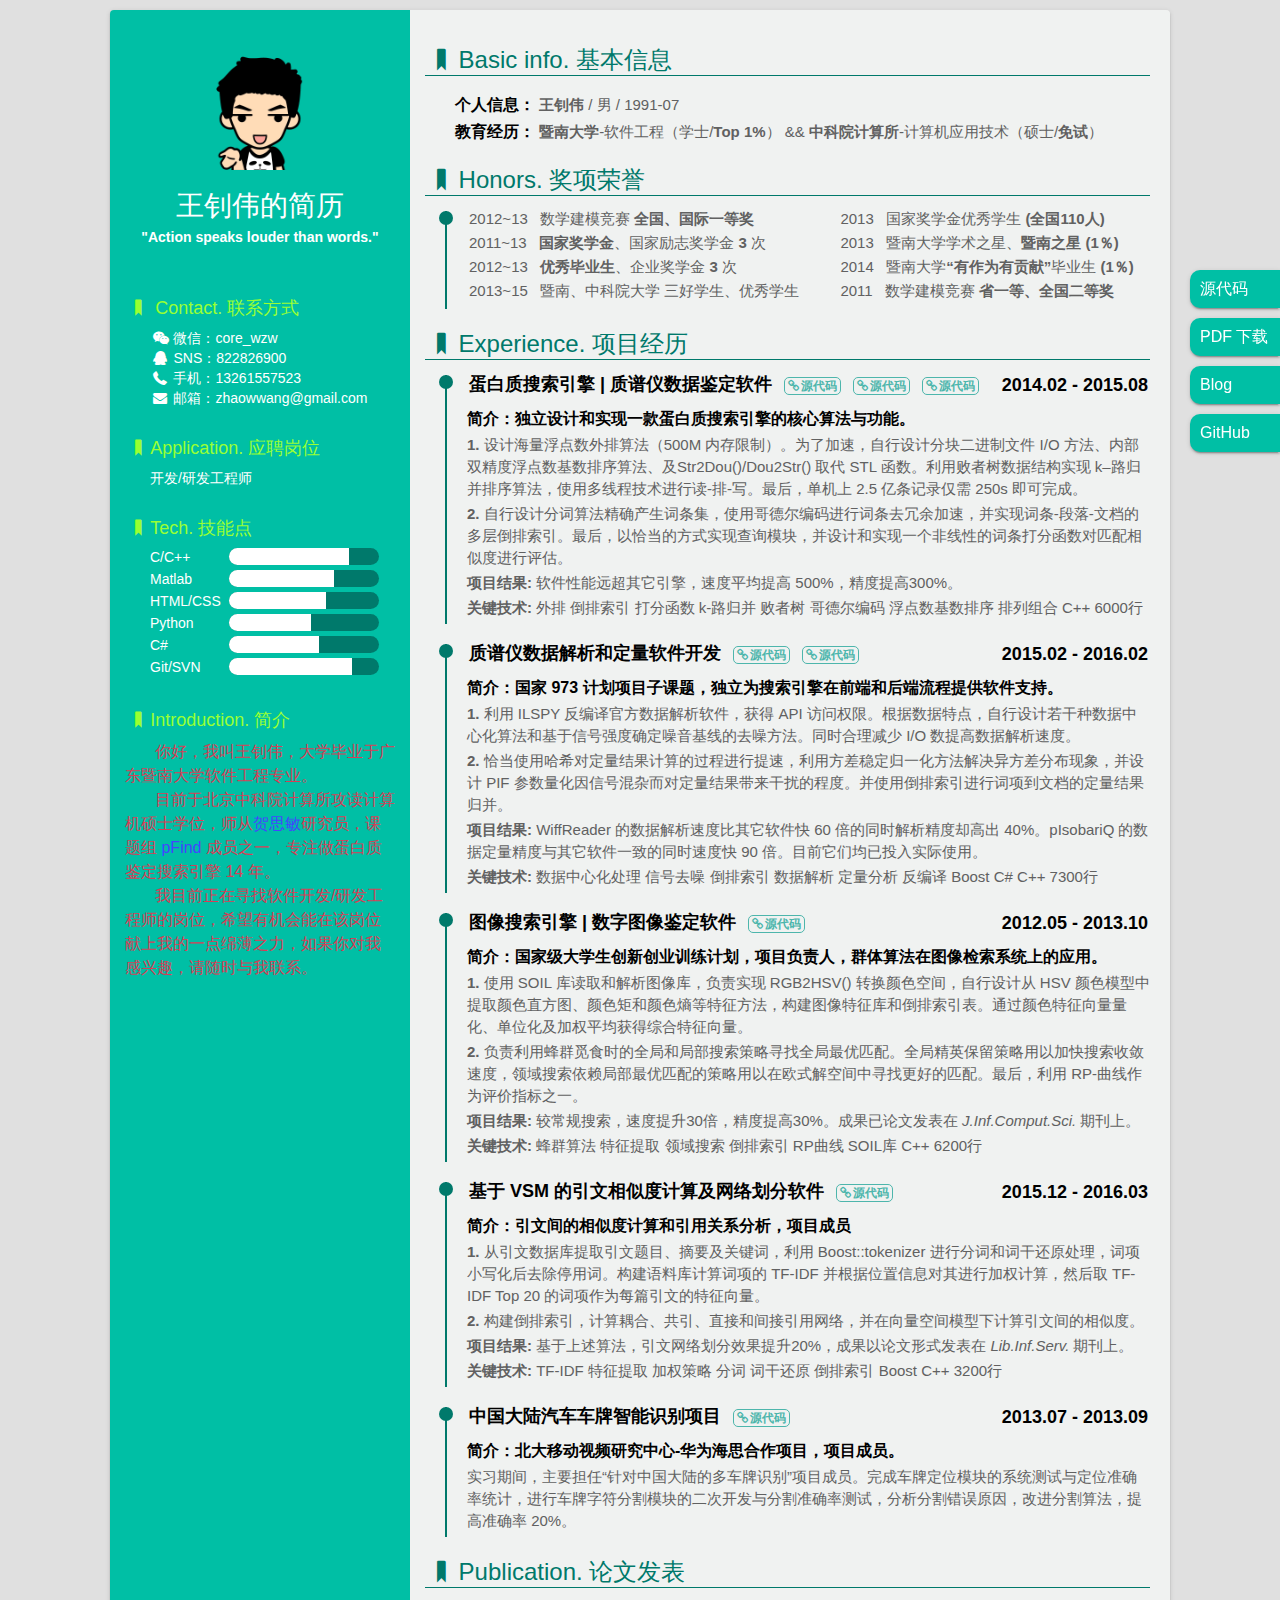
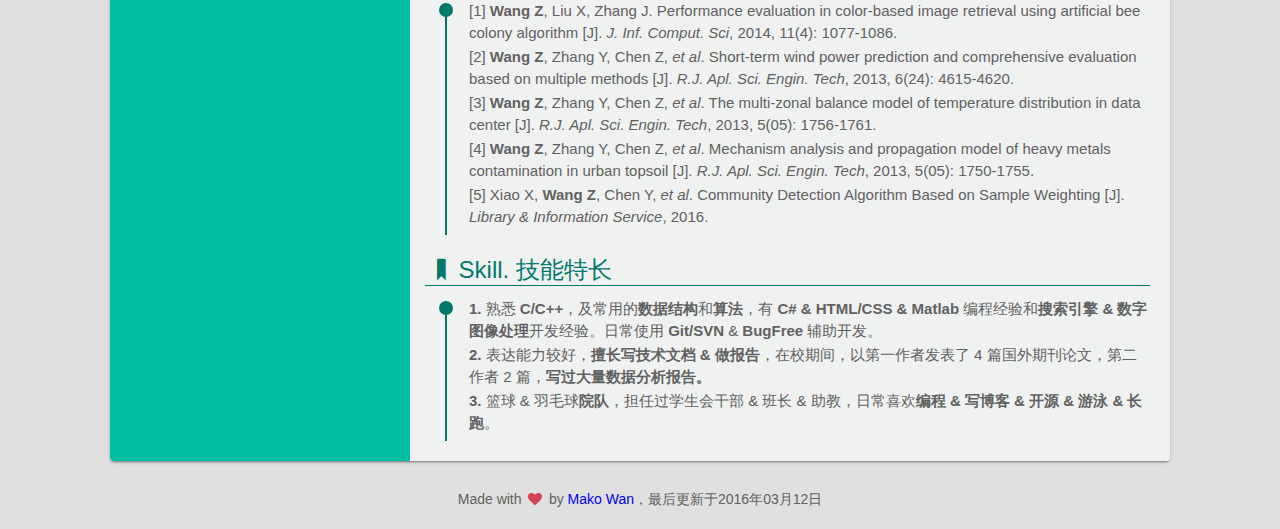
==== commit 22716cbb: "refix" ====
--- a/index.html
+++ b/index.html
@@ -280,7 +280,7 @@
                                 <td>[4] <b>Wang Z</b>, Zhang Y, Chen Z, <i>et al</i>. Mechanism analysis and propagation model of heavy metals contamination in urban topsoil [J]. <i>R.J. Apl. Sci. Engin. Tech</i>, 2013, 5(05): 1750-1755.</td>
                               </tr>
                               <tr>
-                                <td>[5] Xiao X, <b>Zhang Y</b>, Chen Y, <i>et al</i>. Community Detection Algorithm Based on Sample Weighting [J]. <i>Library & Information Service</i>, 2016.</td>
+                                <td>[5] Xiao X, <b>Wang Z</b>, Chen Y, <i>et al</i>. Community Detection Algorithm Based on Sample Weighting [J]. <i>Library & Information Service</i>, 2016.</td>
                               </tr>
                           </table>
                         </li>
